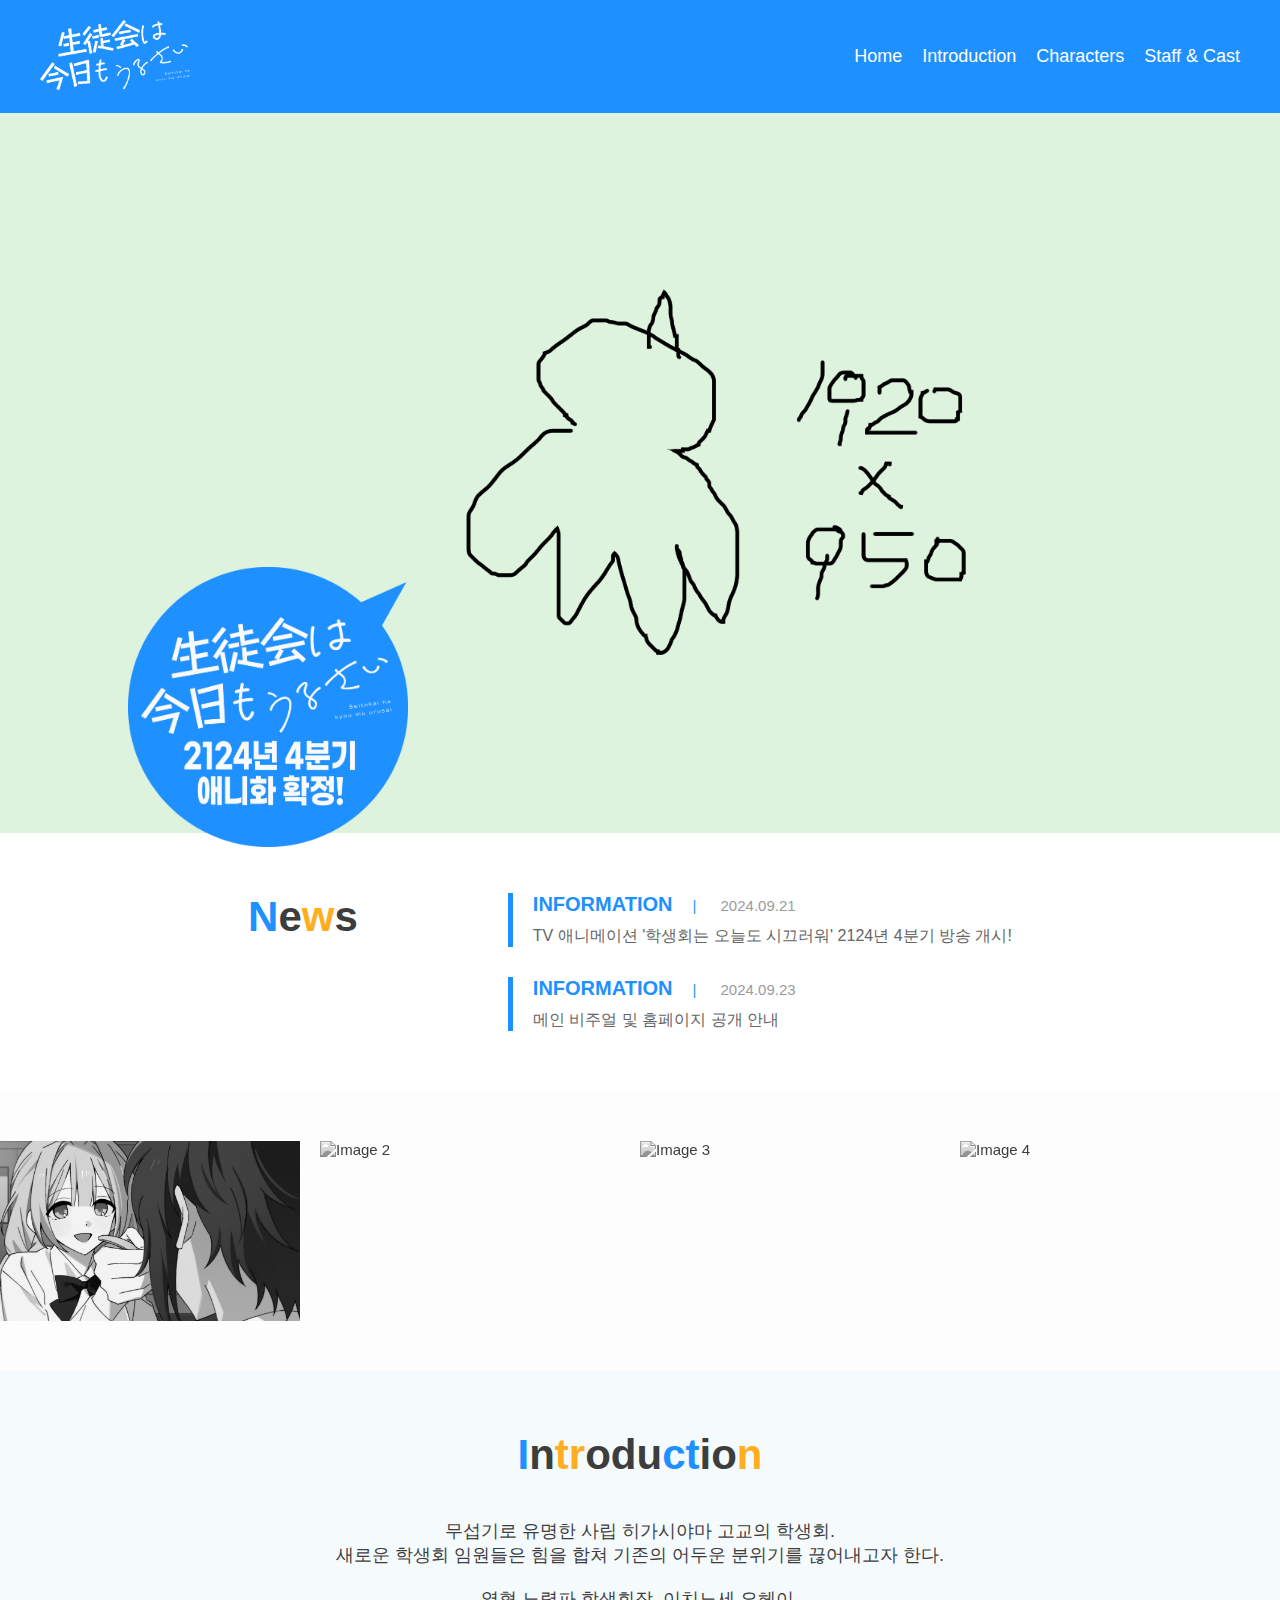
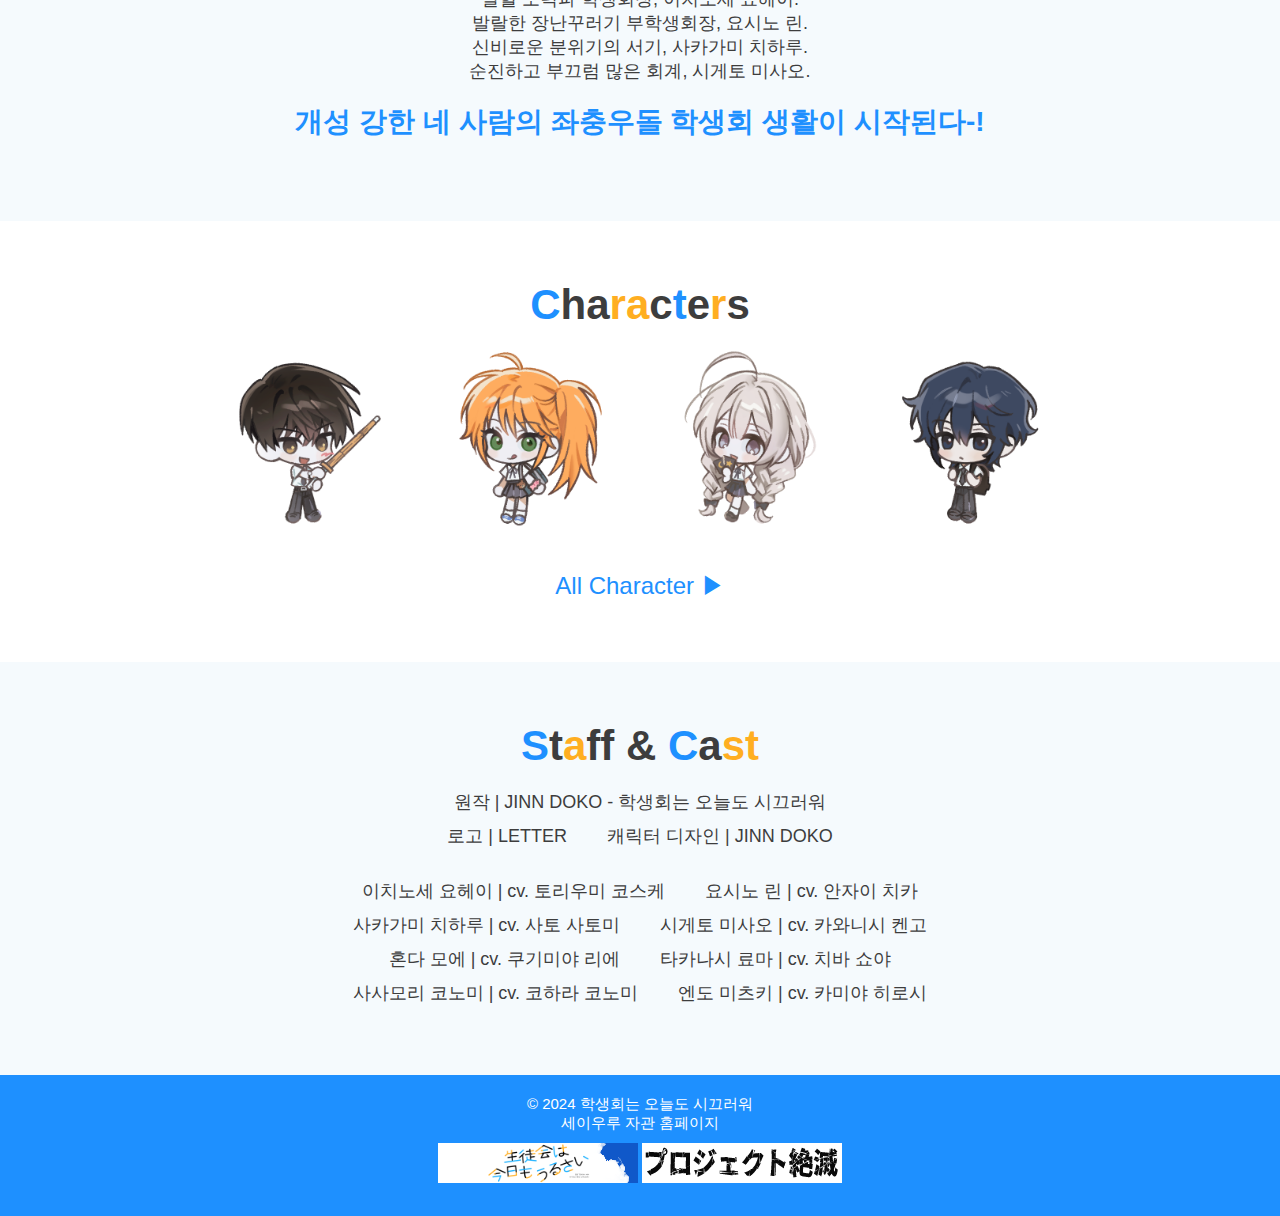
==== index.html @ 5936fa1c "/" ====
<!DOCTYPE html>
<html lang="ko">
<head>
  <meta charset="UTF-8">
  <meta name="viewport" content="width=device-width, initial-scale=1.0">
  <title>학생회는 오늘도 시끄러워</title>
  <script src="js/script.js"></script>
  <link rel="stylesheet" href="css/main.css">
  <link rel="stylesheet" href="https://cdnjs.cloudflare.com/ajax/libs/font-awesome/6.0.0-beta3/css/all.min.css">
</head>
<body>
  <!-- Header -->
  <header>
    <div class="logo">
        <a href="index.html"><img src="image/logo.png"></a>
    </div>
    <nav>
      <ul>
        <li><a href="#home">Home</a></li>
        <li><a href="#story">Introduction</a></li>
        <li><a href="#characters">Characters</a></li>
        <li><a href="#staff">Staff & Cast</a></li>
      </ul>
    </nav>
  </header>

  <!-- Main Visual -->
  <section id="home" class="main-visual">
    <img class="main-banner" src="image/headerbanner01.png">
  </section>

   <!-- 뉴스 섹션 -->
   <section id="news" class="news-section">
    <h2><span class="blue">N</span>e<span class="yellow">w</span>s</h2>
    <div class="news-container">
      <article class="news-item">
        <h3>INFORMATION</h3>|
        <span>2024.09.21</span>
        <p>TV 애니메이션 '학생회는 오늘도 시끄러워' 2124년 4분기 방송 개시!</p>
      </article>
      <article class="news-item">
        <h3>INFORMATION</h3>|
        <span>2024.09.23</span>
        <p>메인 비주얼 및 홈페이지 공개 안내</p>
      </article>
    </div>
  </section>

    <!-- 이미지 슬라이드 섹션 -->
    <section id="image-slider" class="image-slider">
        <div class="slider">
          <div class="slide-track">
            <!-- 임시 이미지 8개 -->
            <div class="slide"><img src="image/slide01.png" alt="Image 1"></div>
            <div class="slide"><img src="https://via.placeholder.com/300x150?text=300x180" alt="Image 2"></div>
            <div class="slide"><img src="https://via.placeholder.com/300x150?text=300x180" alt="Image 3"></div>
            <div class="slide"><img src="https://via.placeholder.com/300x150?text=300x180" alt="Image 4"></div>
            <div class="slide"><img src="https://via.placeholder.com/300x150?text=300x180" alt="Image 5"></div>
            <div class="slide"><img src="https://via.placeholder.com/300x150?text=300x180" alt="Image 6"></div>
            <div class="slide"><img src="https://via.placeholder.com/300x150?text=300x180" alt="Image 7"></div>
            <div class="slide"><img src="https://via.placeholder.com/300x150?text=300x180" alt="Image 8"></div>
    
            <!-- 반복되는 이미지 -->
            <div class="slide"><img src="image/slide01.png" alt="Image 1"></div>
            <div class="slide"><img src="https://via.placeholder.com/300x150?text=300x180" alt="Image 2"></div>
            <div class="slide"><img src="https://via.placeholder.com/300x150?text=300x180" alt="Image 3"></div>
            <div class="slide"><img src="https://via.placeholder.com/300x150?text=300x180" alt="Image 4"></div>
            <div class="slide"><img src="https://via.placeholder.com/300x150?text=300x180" alt="Image 5"></div>
            <div class="slide"><img src="https://via.placeholder.com/300x150?text=300x180" alt="Image 6"></div>
            <div class="slide"><img src="https://via.placeholder.com/300x150?text=300x180" alt="Image 7"></div>
            <div class="slide"><img src="https://via.placeholder.com/300x150?text=300x180" alt="Image 8"></div>

            <!-- 반복되는 이미지 -->
            <div class="slide"><img src="image/slide01.png" alt="Image 1"></div>
            <div class="slide"><img src="https://via.placeholder.com/300x150?text=300x180" alt="Image 2"></div>
            <div class="slide"><img src="https://via.placeholder.com/300x150?text=300x180" alt="Image 3"></div>
            <div class="slide"><img src="https://via.placeholder.com/300x150?text=300x180" alt="Image 4"></div>
            <div class="slide"><img src="https://via.placeholder.com/300x150?text=300x180" alt="Image 5"></div>
            <div class="slide"><img src="https://via.placeholder.com/300x150?text=300x180" alt="Image 6"></div>
            <div class="slide"><img src="https://via.placeholder.com/300x150?text=300x180" alt="Image 7"></div>
            <div class="slide"><img src="https://via.placeholder.com/300x150?text=300x180" alt="Image 8"></div>
          </div>
        </div>
      </section>

  <!-- Story Section -->
  <section id="story" class="section story">
    <h2><span class="blue">I</span>n<span class="yellow">tr</span>odu<span class="blue">ct</span>io<span class="yellow">n</span></h2>
    <p class="story-p">무섭기로 유명한 사립 히가시야마 고교의 학생회.<br>
        새로운 학생회 임원들은 힘을 합쳐 기존의 어두운 분위기를 끊어내고자 한다.
    </p>
    <p class="story-p">
        열혈 노력파 학생회장, 이치노세 요헤이.<br>
        발랄한 장난꾸러기 부학생회장, 요시노 린.<br>
        신비로운 분위기의 서기, 사카가미 치하루.<br>
        순진하고 부끄럼 많은 회계, 시게토 미사오.
    </p>
    <p class="story-p-last">
        개성 강한 네 사람의 좌충우돌 학생회 생활이 시작된다-!
  </section>

  <!-- Characters Section -->
  <section id="characters" class="section characters">
    <h2><span class="blue">C</span>ha<span class="yellow">ra</span>c<span class="blue">t</span>e<span class="yellow">r</span>s</h2>
    <div class="character-grid">
        <div class="character">
            <img src="image/yohei.png" alt="이치노세 요헤이">
        </div>
        <div class="character">
            <img src="image/yoshino.png" alt="요시노 린">
        </div>
        <div class="character">
            <img src="image/chiharu.png" alt="사카가미 치하루">
        </div>
        <div class="character">
            <img src="image/shigeto.png" alt="시게토 미사오">
        </div>
    </div>
    <a class="btn" href="character.html">All Character &#9654;</a>
  </section>

  <!-- Staff & Cast Section -->
  <section id="staff" class="section staff">
    <h2><span class="blue">S</span>t<span class="yellow">a</span>ff & <span class="blue">C</span>a<span class="yellow">st</span></h2>
    <ul>
      <li>원작 | JINN DOKO - 학생회는 오늘도 시끄러워</li>
      <li>로고 | LETTER&nbsp;&nbsp;&nbsp;&nbsp;&nbsp;&nbsp;&nbsp;&nbsp;캐릭터 디자인 | JINN DOKO</li><br>
      <li class="cv">
        <ul>
          <li>이치노세 요헤이 | cv. 토리우미 코스케&nbsp;&nbsp;&nbsp;&nbsp;&nbsp;&nbsp;&nbsp;&nbsp;요시노 린 | cv. 안자이 치카</li>
          <li>사카가미 치하루 | cv. 사토 사토미&nbsp;&nbsp;&nbsp;&nbsp;&nbsp;&nbsp;&nbsp;&nbsp;시게토 미사오 | cv. 카와니시 켄고</li>
          <li>혼다 모에 | cv. 쿠기미야 리에&nbsp;&nbsp;&nbsp;&nbsp;&nbsp;&nbsp;&nbsp;&nbsp;타카나시 료마 | cv. 치바 쇼야</li>
          <li>사사모리 코노미 | cv. 코하라 코노미&nbsp;&nbsp;&nbsp;&nbsp;&nbsp;&nbsp;&nbsp;&nbsp;엔도 미츠키 | cv. 카미야 히로시</li>
        </ul>
      </li>
    </ul>
  </section>

  <!-- Footer -->
  <footer>
    <p>&copy; 2024 학생회는 오늘도 시끄러워</p>
    <p>세이우루 자관 홈페이지</p>
    <div class="social-links">
      <span class="banner"><a href="index.html"><img src="image/banner02.png"></a></span>
      <span class="banner"><a href="https://clipsworld.ivyro.net/" target="_blank"><img src="image/banner.png"></a></span>
    </div>
  </footer>
</body>
</html>
---- css/main.css ----
@import url(default.css);
.header{
    position: relative;
    height:138px;
    z-index:100;
}
  
  /* 헤더 */
  header {
    background-color: #1E90FF; /* 푸른색 헤더 */
    color: white;
    padding: 20px;
    display: flex;
    justify-content: space-between;
    align-items: center;
  }
  
  .logo img {
   width: 150px;
   margin-left: 20px;
  }
 
  nav ul {
    list-style: none;
    display: flex;
    align-items: center;
  }
  
  nav ul li {
    margin-right: 20px;
  }
  
  nav ul li a {
    color: white;
    text-decoration: none;
    font-size: 18px;
  }
  
  nav ul li a:hover {
    color: #FFAE21;
  }
  
  /* 메인 비주얼 */
  .main-visual {
        background-image: url('../image/titleback.png'); /* 메인 비주얼 이미지 */
        background-size: cover;
        background-position: center;
        height: 80vh;
        display: flex;
        justify-content: center;
        align-items: center;
        text-align: center;
    }

    img.main-banner{
        position: absolute;
        top: 63%;
        left: 10%;
        width: 280px;
        transition: all 0.3s ease;
    }

     img.main-banner:hover{
        transform: rotate(8deg);
        transition: all 0.3s ease;
     }

  /* 뉴스 섹션 */
.news-section {
    display: flex;
    flex-wrap: nowrap;
    justify-content: center;
    padding: 60px 20px 40px 20px;
    background-color: white;
    text-align: center;
  }
  
  .news-section h2 {
    font-size: 42px;
    margin-right: 150px;
    margin-bottom: 30px;
  }
  
  .news-container {
    display: flex;
    flex-wrap: wrap;
    justify-content: center;
    gap: 10px;
    flex-direction: column;
  }
  
  .news-item {
    color: #1E90FF;
    padding: 0 20px;
    margin: 0 0 20px 0;
    width: 100%;
    text-align: left;
    border-left: 5px solid #1E90FF;
  }
  
  .news-item h3 {
    display: inline-block;
    font-size: 20px;
    margin-right: 20px;
    margin-bottom: 10px;
  }

  .news-item span{
    color: #9c9c9c;
    display: inline-block;
    margin-left: 20px;
  }
  
  .news-item p {
    font-size: 16px;
    color: #666;
  }

  .news-item:hover p {
    color: #FFAE21;
  }
  
  /* 스토리 섹션 */
  .section.story {
    background-image: url(../image/back2.png);
    background-repeat : no-repeat;
    background-size : cover;
    background-attachment: fixed;
    padding: 60px 20px;
    text-align: center;
    background-color: #f5fafd;
  }
  
  .section.story h2 {
    font-size: 42px;
    margin-bottom: 20px;
  }

  .section.story .story-voice{
    font-size: 32px;
    font-weight: 700;
    color: #1E90FF;
  }
  
  .section.story p {
    font-size: 18px;
    max-width: 800px;
    margin: 0 auto;
  }

  .section p.story-p {
    padding: 20px 0 0 0;
  }

  .section p.story-p-last {
    font-size: 28px;
    font-weight: 700;
    color: #1E90FF;
    padding: 20px 0;
  }
  
  /* 캐릭터 섹션 */
  .section.characters {
    padding: 60px 20px;
    text-align: center;
    background-color: #ffffff;
  }
  
  .section.characters h2 {
    font-size: 42px;
    margin-bottom: 20px;
  }
  
  .character-grid {
    display: flex;
    justify-content: center;
    flex-wrap: wrap;
  }
  
  .character {
    width: 220px;
    text-align: center;
    margin-bottom: 30px;
  }

  .character:hover {
    color: #1E90FF;
  }
  
  .character img {
    width: 150px;
    height: auto;
    object-fit: cover;
    border-radius: 10px;
    margin-bottom: 10px;
  }

  .character h3 {
    font-size: 20px;
    margin-bottom: 5px;
  }

  .characters .btn {
    padding: 10px 20px;
    color: #1E90FF;
    font-size: 18pt;
    text-decoration: none;
    margin-top: 10px;
  }
  
/* 이미지 슬라이드 */
#image-slider{
  background-color: #fdfdfd;
}

.image-slider {
    width: 100%;
    overflow: hidden;
    padding: 50px 0;
  }
  
  .slider {
    width: calc(300px * 8); /* 16개의 이미지가 한 트랙에서 반복됨 */
    display: flex;
    justify-content: space-between;
  }
  
  .slide-track {
    display: flex;
    animation: scroll 30s linear infinite;
  }
  
  .slide {
    width: 300px;
    height: 180px;
    margin-right: 20px;
  }
  
  .slide img {
    width: 100%;
    height: 100%;
    object-fit: cover;
    filter: grayscale(1);
    transition: filter 0.3s ease;
  }

  .slide img:hover {
    width: 100%;
    height: 100%;
    object-fit: cover;
    filter: grayscale(0);
    transition: filter 0.3s ease;
  }
  
  @keyframes scroll {
    0% {
      transform: translateX(0);
    }
    100% {
      transform: translateX(calc(-320px * 8)); /* 8개의 이미지가 지나갈 때까지 스크롤 */
    }
  }
  
  
  /* 스태프 & 캐스트 섹션 */
  .section.staff {
    background-image: url(../image/back.png);
    background-repeat : no-repeat;
    background-size : cover;
    background-attachment: fixed;
    padding: 60px 20px;
    background-color: #f5fafd;
    text-align: center;
  }
  
  .section.staff h2 {
    font-size: 42px;
    margin-bottom: 20px;
  }
  
  .section.staff ul {
    list-style: none;
    font-size: 18px;
  }
  
  .section.staff ul li {
    margin-bottom: 10px;
  }
  
  /* 푸터 */
  footer {
    background-color: #1E90FF;
    color: white;
    text-align: center;
    padding: 20px;
  }
  
  .social-links {
    margin: 10px;
  }
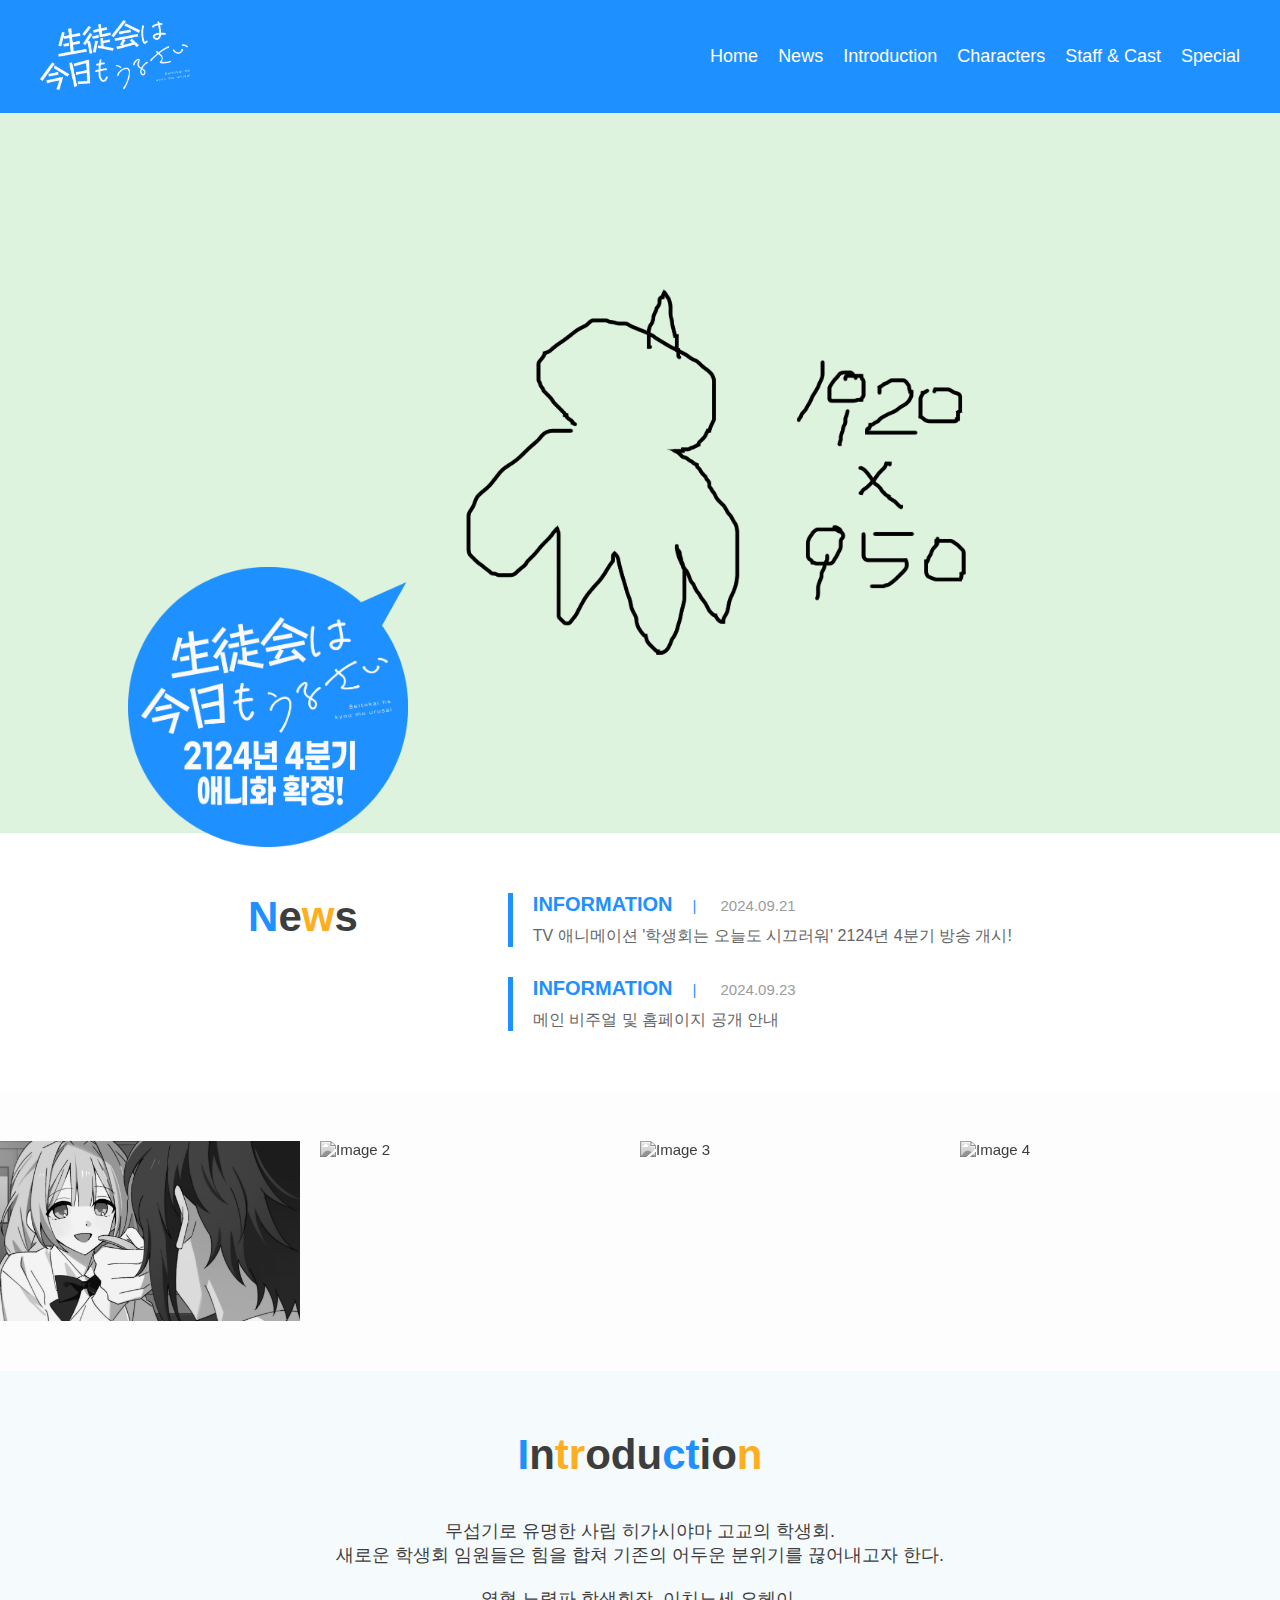
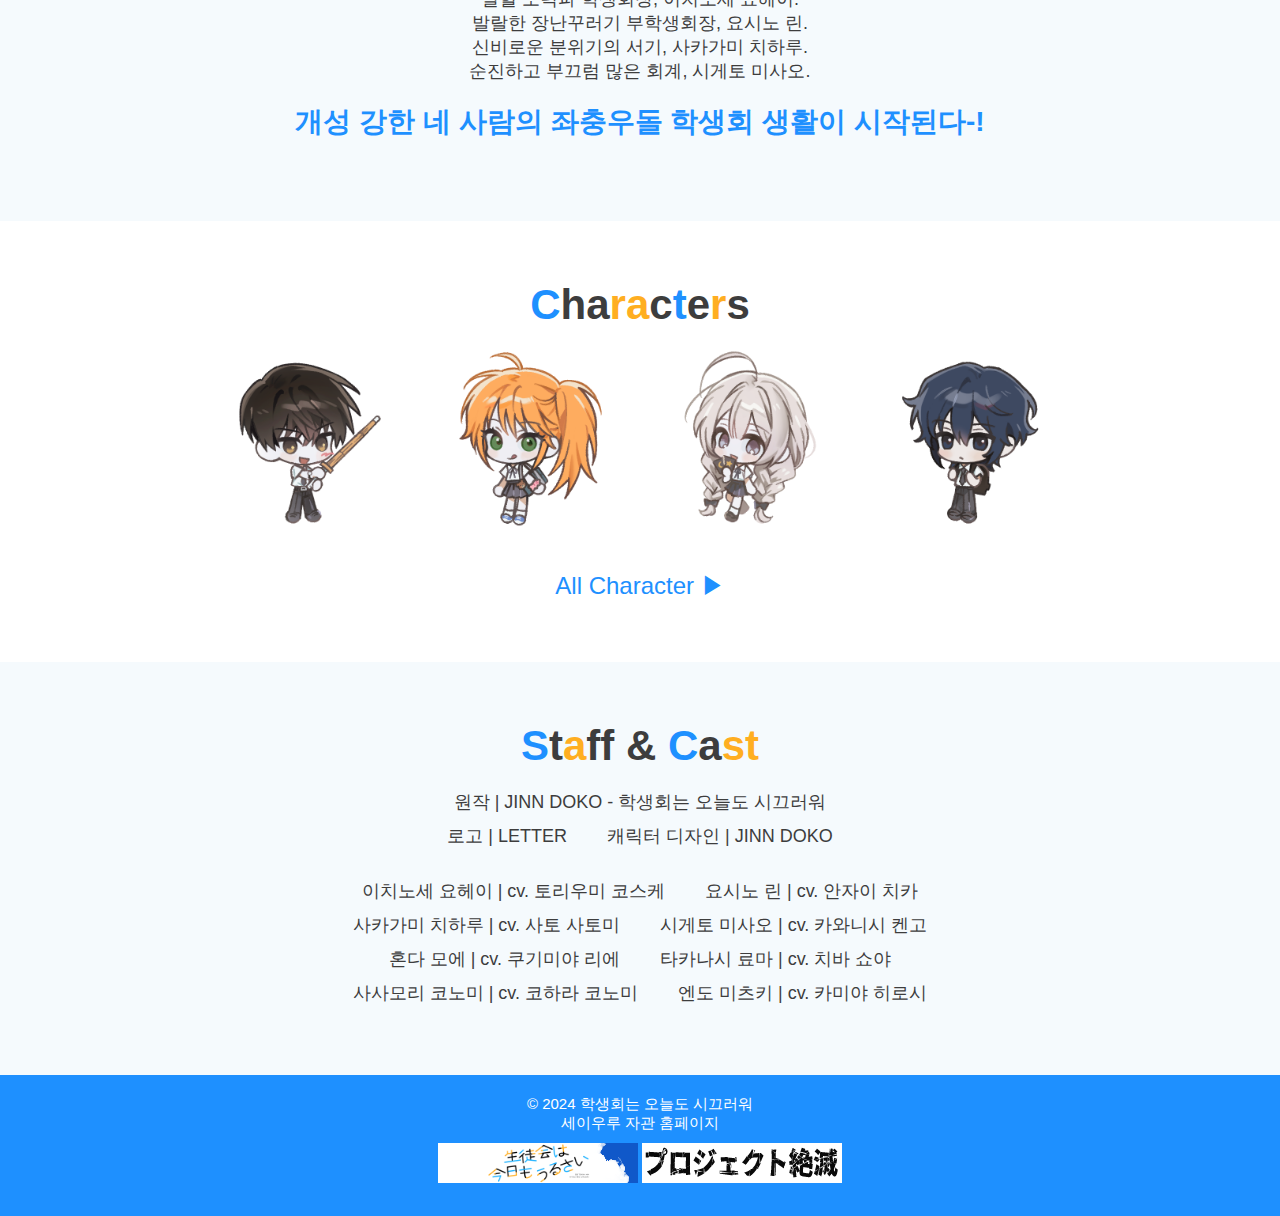
==== commit b90de6da: "/" ====
--- a/index.html
+++ b/index.html
@@ -17,9 +17,11 @@
     <nav>
       <ul>
         <li><a href="#home">Home</a></li>
+        <li><a href="#news">News</a></li>
         <li><a href="#story">Introduction</a></li>
         <li><a href="#characters">Characters</a></li>
         <li><a href="#staff">Staff & Cast</a></li>
+        <li><a href="#staff">Special</a></li>
       </ul>
     </nav>
   </header>
--- a/css/main.css
+++ b/css/main.css
@@ -181,10 +181,11 @@
     width: 220px;
     text-align: center;
     margin-bottom: 30px;
+    transition: transform 0.3s ease;
   }
 
   .character:hover {
-    color: #1E90FF;
+    transform: translateY(-10px);
   }
   
   .character img {
@@ -207,6 +208,10 @@
     text-decoration: none;
     margin-top: 10px;
   }
+
+  .characters .btn:hover {
+    color: #FFAE21;
+  }
   
 /* 이미지 슬라이드 */
 #image-slider{
@@ -220,7 +225,7 @@
   }
   
   .slider {
-    width: calc(300px * 8); /* 16개의 이미지가 한 트랙에서 반복됨 */
+    width: calc(300px * 8);
     display: flex;
     justify-content: space-between;
   }
@@ -257,7 +262,7 @@
       transform: translateX(0);
     }
     100% {
-      transform: translateX(calc(-320px * 8)); /* 8개의 이미지가 지나갈 때까지 스크롤 */
+      transform: translateX(calc(-320px * 8)); /*스크롤 */
     }
   }
   
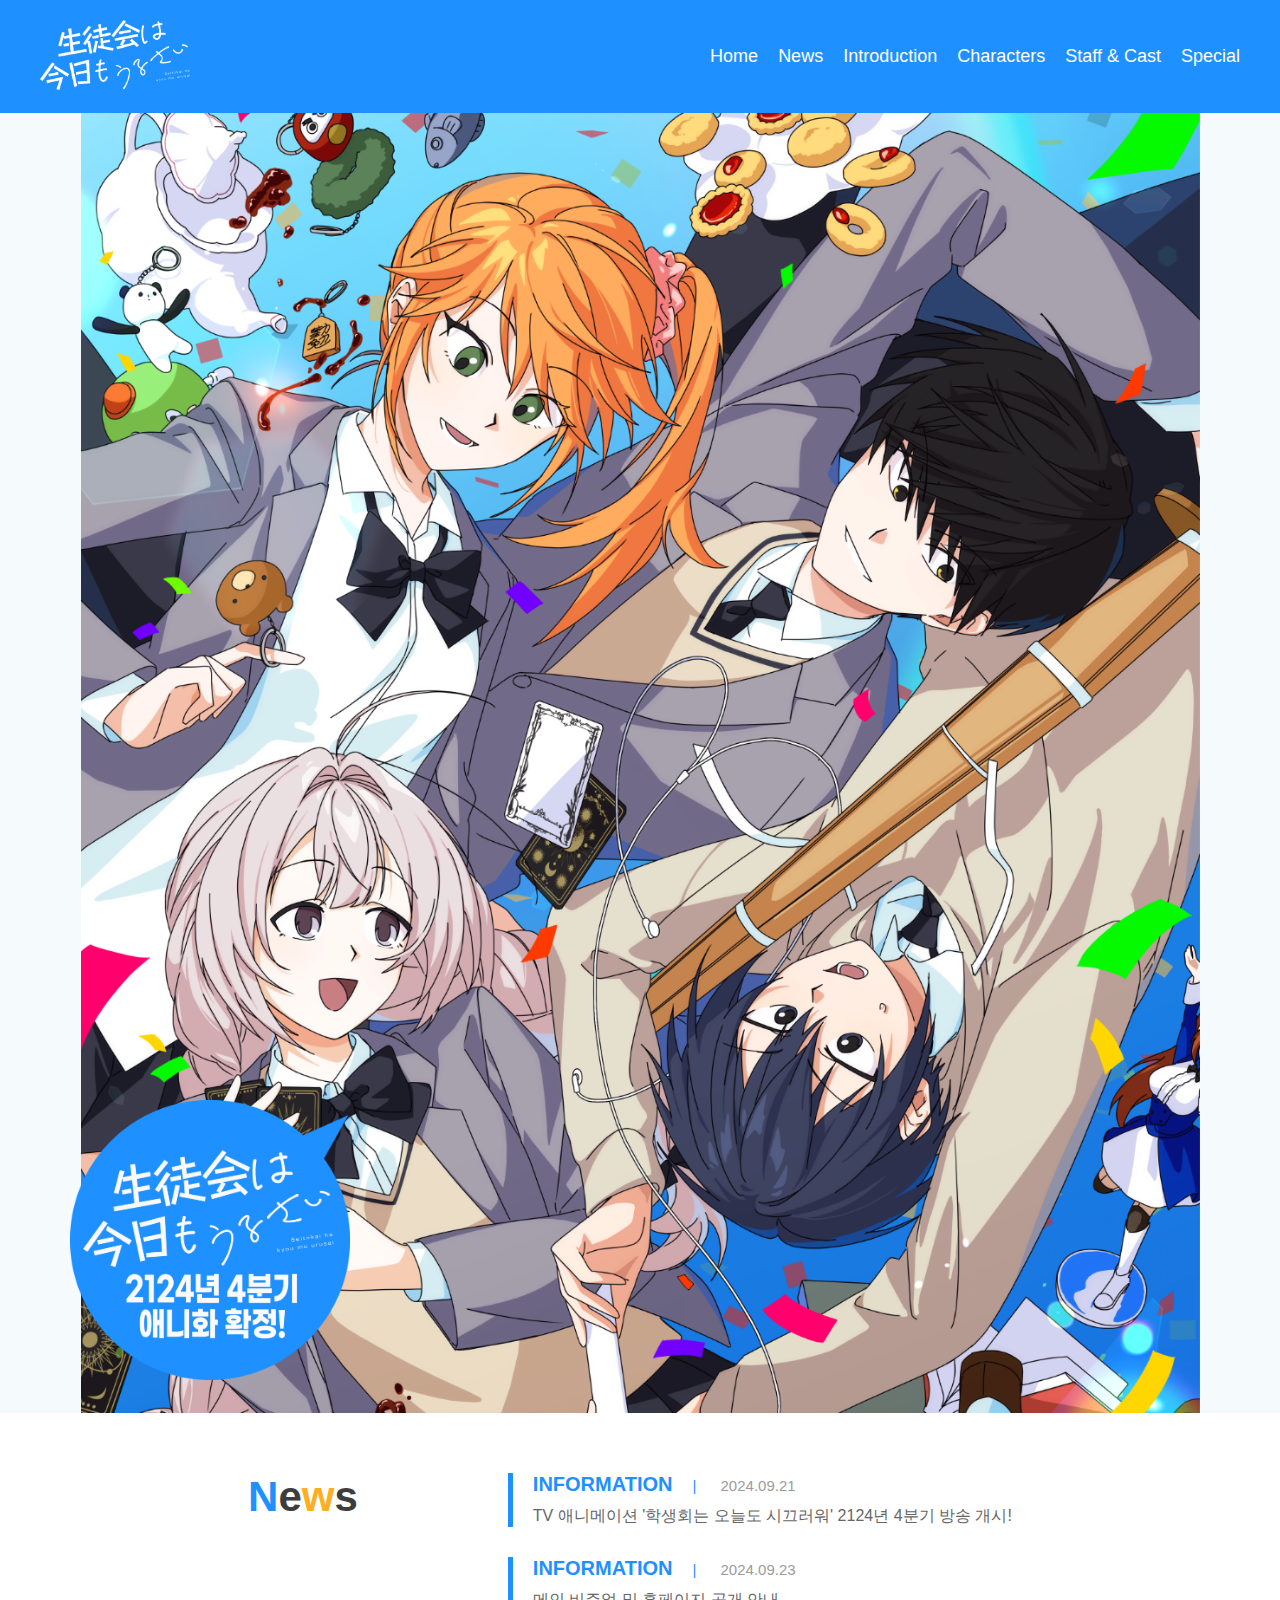
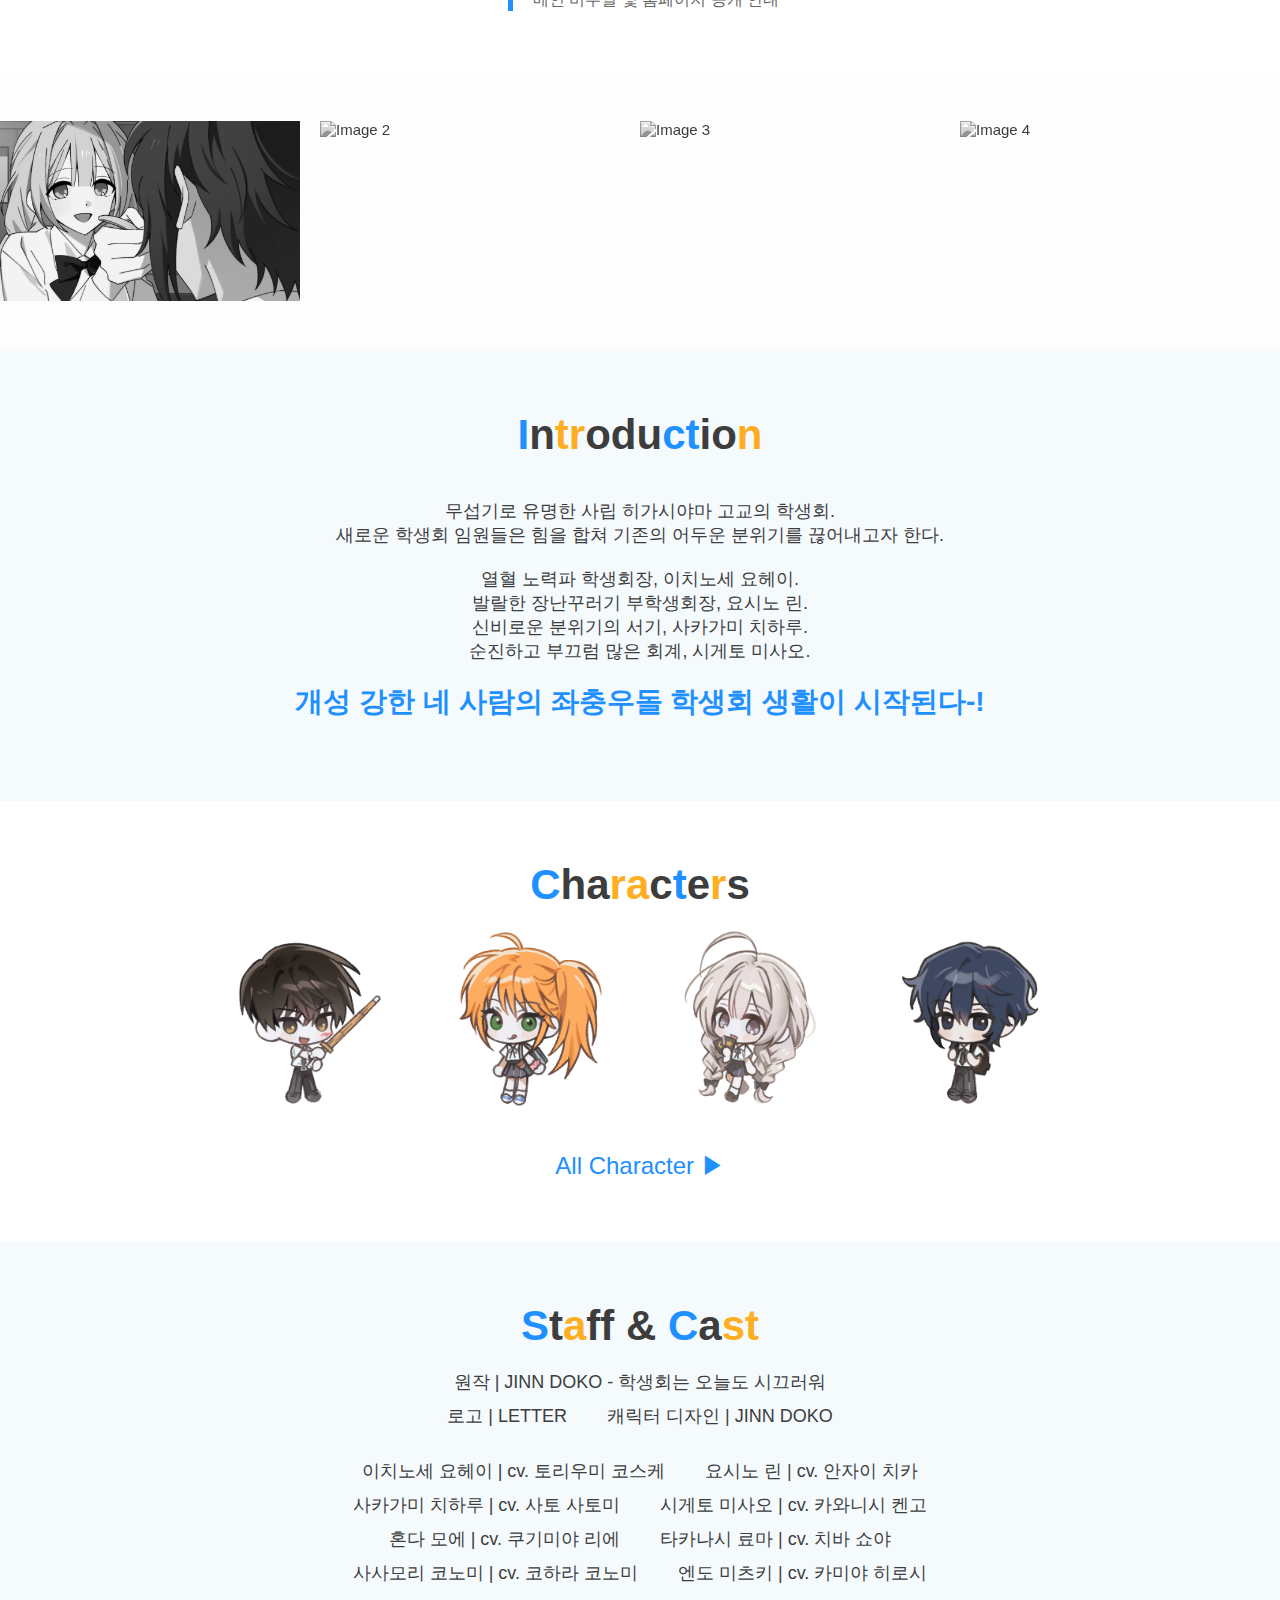
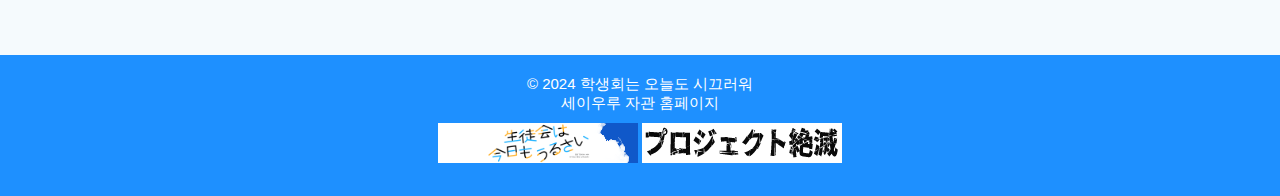
==== commit 6ea9a42a: "/" ====
--- a/index.html
+++ b/index.html
@@ -21,13 +21,14 @@
         <li><a href="#story">Introduction</a></li>
         <li><a href="#characters">Characters</a></li>
         <li><a href="#staff">Staff & Cast</a></li>
-        <li><a href="#staff">Special</a></li>
+        <li><a href="special.html">Special</a></li>
       </ul>
     </nav>
   </header>
 
   <!-- Main Visual -->
   <section id="home" class="main-visual">
+    <img class="main-visual-img" src="image/titleback.png" style="height: 100%;">
     <img class="main-banner" src="image/headerbanner01.png">
   </section>
 
--- a/css/main.css
+++ b/css/main.css
@@ -42,20 +42,18 @@
   
   /* 메인 비주얼 */
   .main-visual {
-        background-image: url('../image/titleback.png'); /* 메인 비주얼 이미지 */
-        background-size: cover;
-        background-position: center;
-        height: 80vh;
-        display: flex;
-        justify-content: center;
-        align-items: center;
-        text-align: center;
-    }
+    background-color: #f5fafd;
+    height: 1300px;
+    display: flex;
+    justify-content: center;
+    align-items: center;
+    text-align: center;
+  }
 
     img.main-banner{
         position: absolute;
-        top: 63%;
-        left: 10%;
+        top: 1100px;
+        left: 70px;
         width: 280px;
         transition: all 0.3s ease;
     }
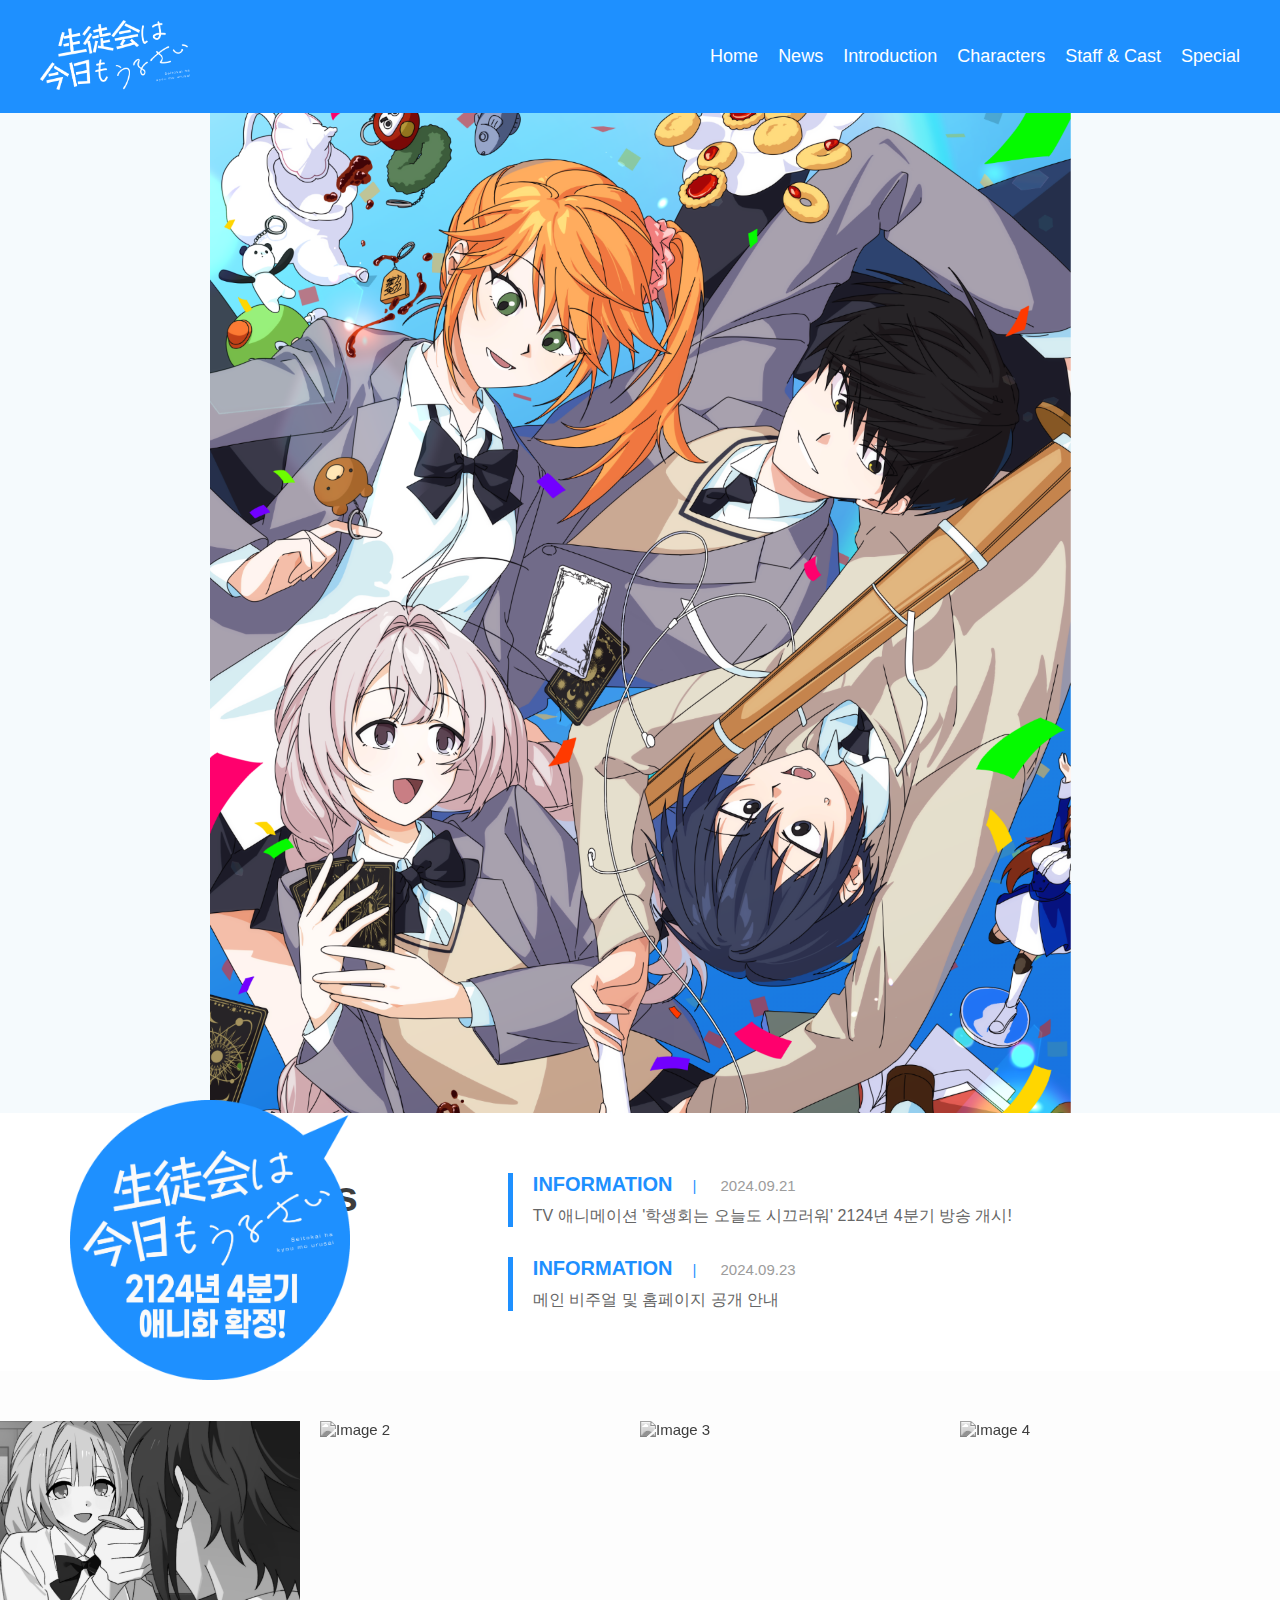
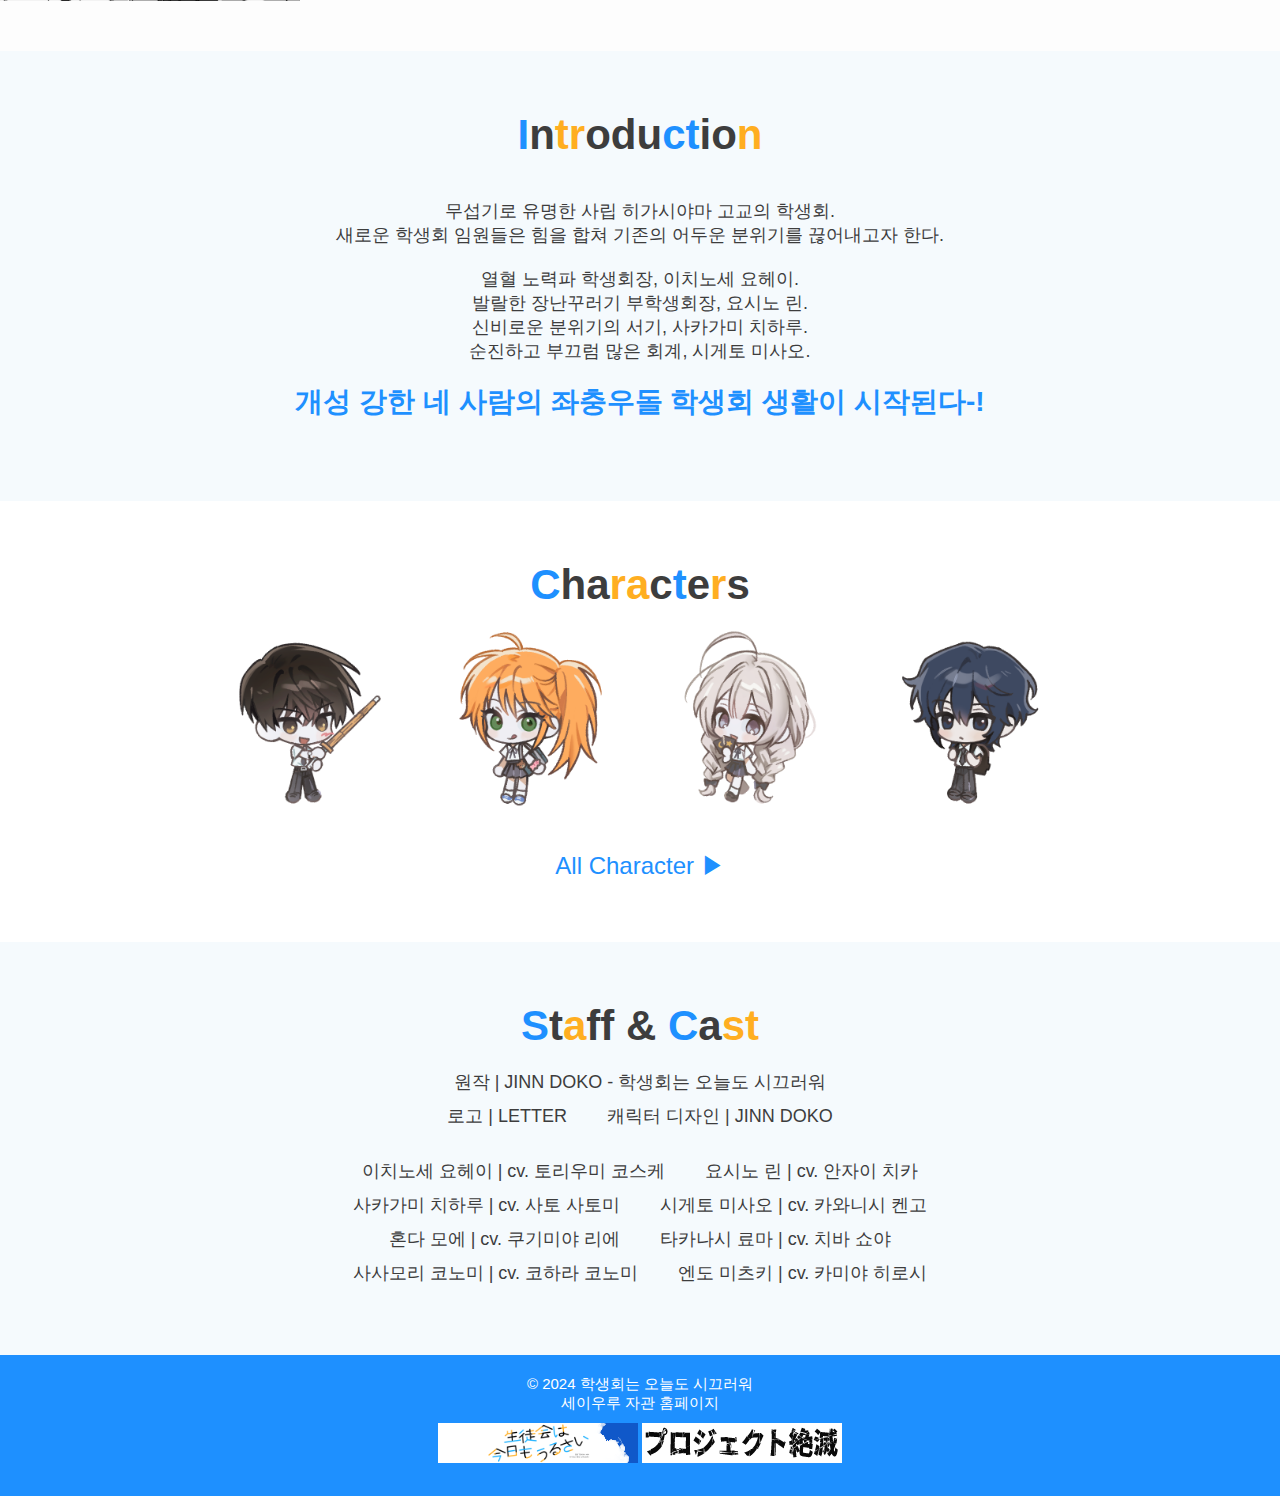
==== commit a3abe279: "/" ====
--- a/index.html
+++ b/index.html
@@ -28,7 +28,7 @@
 
   <!-- Main Visual -->
   <section id="home" class="main-visual">
-    <img class="main-visual-img" src="image/titleback.png" style="height: 100%;">
+    <img class="main-visual-img" src="image/titleback.png" style="width: 100%;">
     <img class="main-banner" src="image/headerbanner01.png">
   </section>
 
--- a/css/main.css
+++ b/css/main.css
@@ -43,7 +43,6 @@
   /* 메인 비주얼 */
   .main-visual {
     background-color: #f5fafd;
-    height: 1300px;
     display: flex;
     justify-content: center;
     align-items: center;
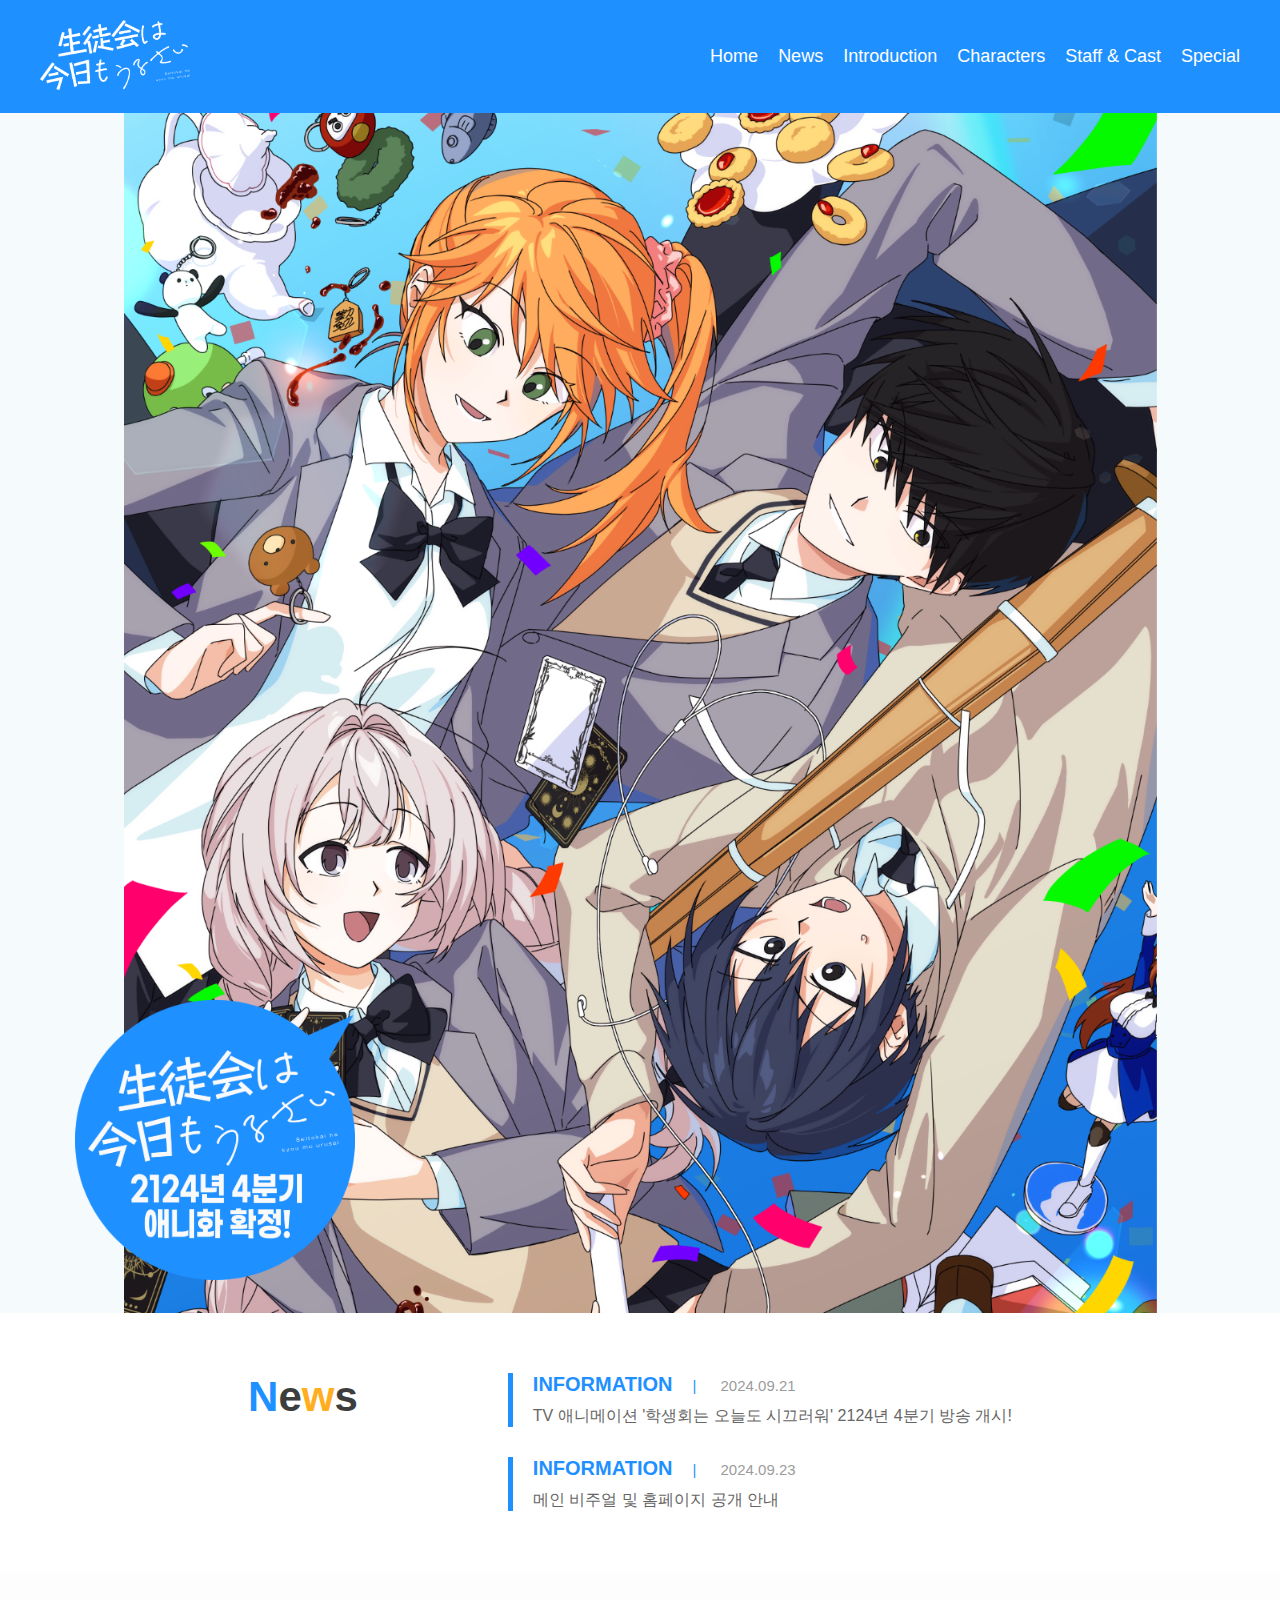
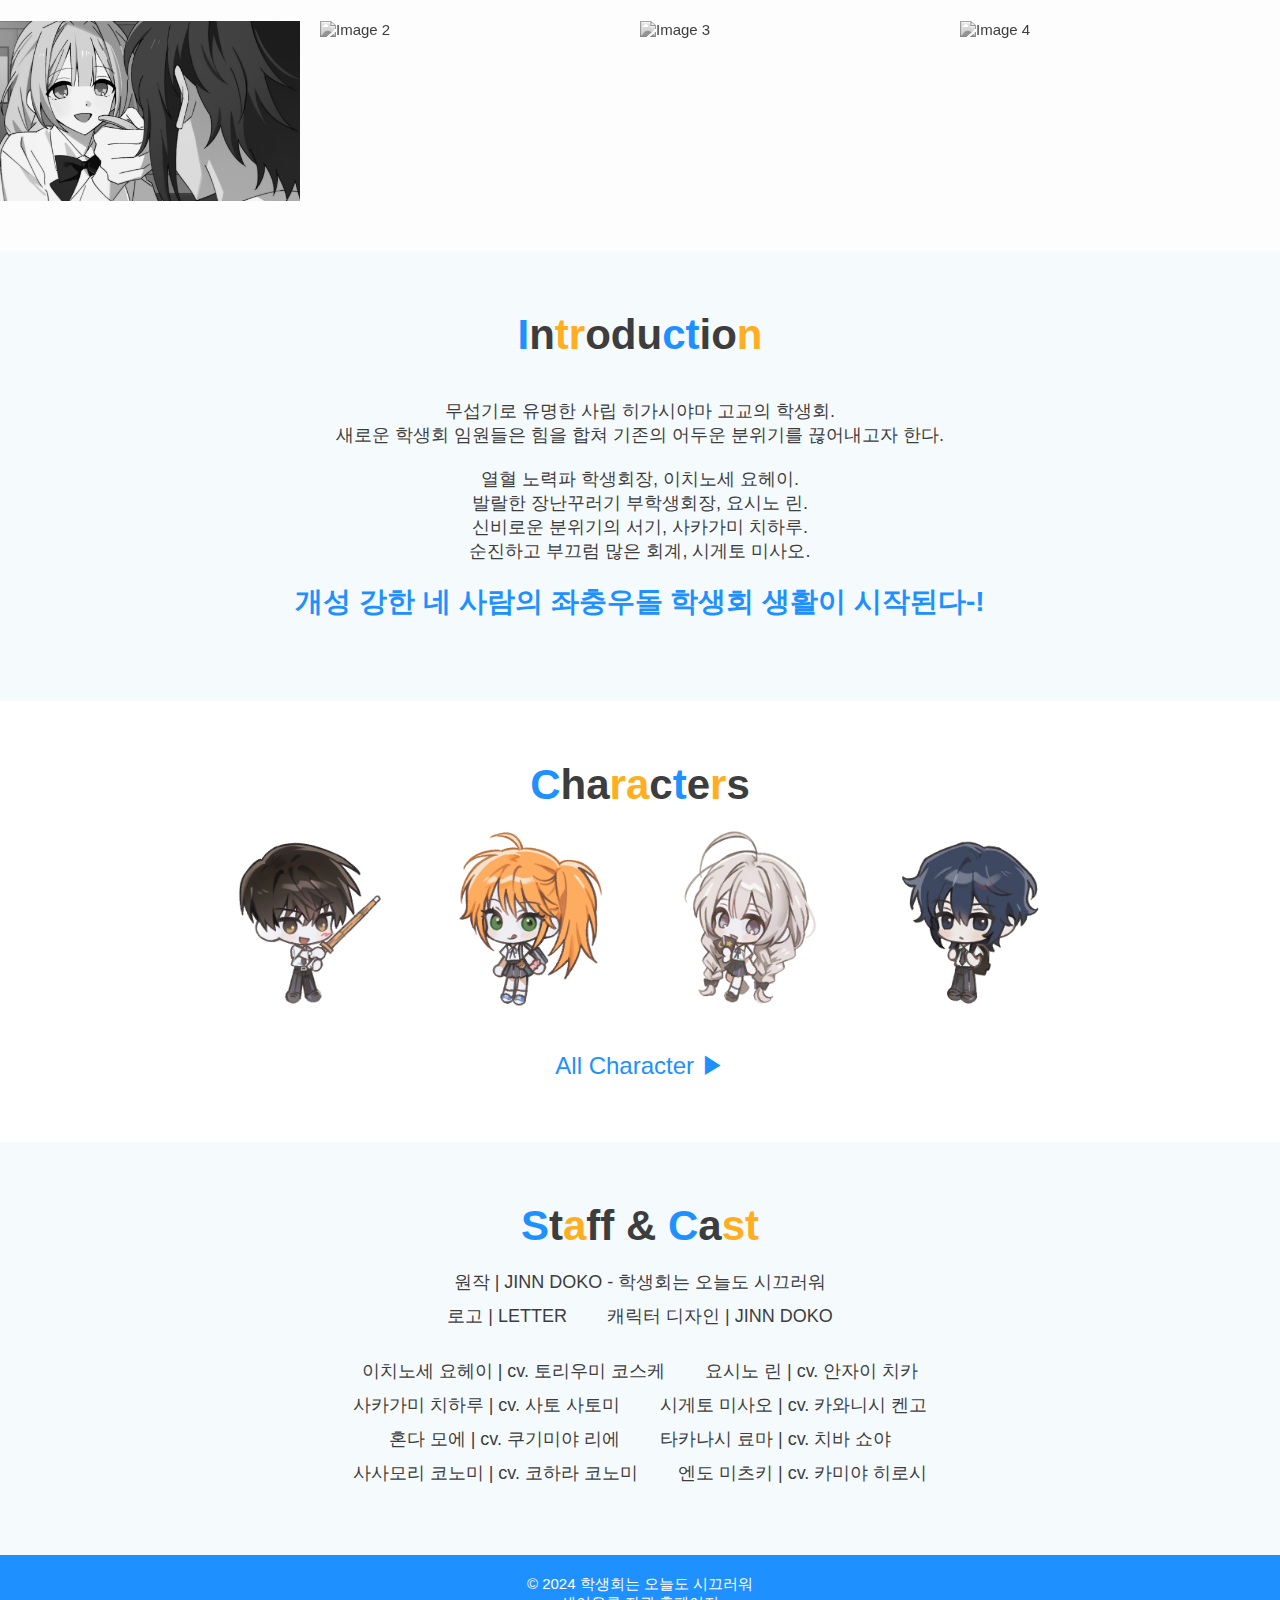
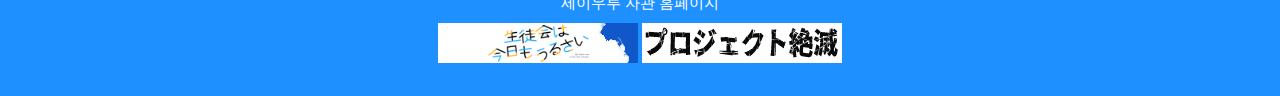
==== commit d6b6103e: "/" ====
--- a/index.html
+++ b/index.html
@@ -28,7 +28,7 @@
 
   <!-- Main Visual -->
   <section id="home" class="main-visual">
-    <img class="main-visual-img" src="image/titleback.png" style="width: 100%;">
+    <img class="main-visual-img" src="image/titleback.png" style="height: 100%;">
     <img class="main-banner" src="image/headerbanner01.png">
   </section>
 
--- a/css/main.css
+++ b/css/main.css
@@ -43,6 +43,7 @@
   /* 메인 비주얼 */
   .main-visual {
     background-color: #f5fafd;
+    height: 1200px;
     display: flex;
     justify-content: center;
     align-items: center;
@@ -51,8 +52,8 @@
 
     img.main-banner{
         position: absolute;
-        top: 1100px;
-        left: 70px;
+        top: 1000px;
+        left: 75px;
         width: 280px;
         transition: all 0.3s ease;
     }
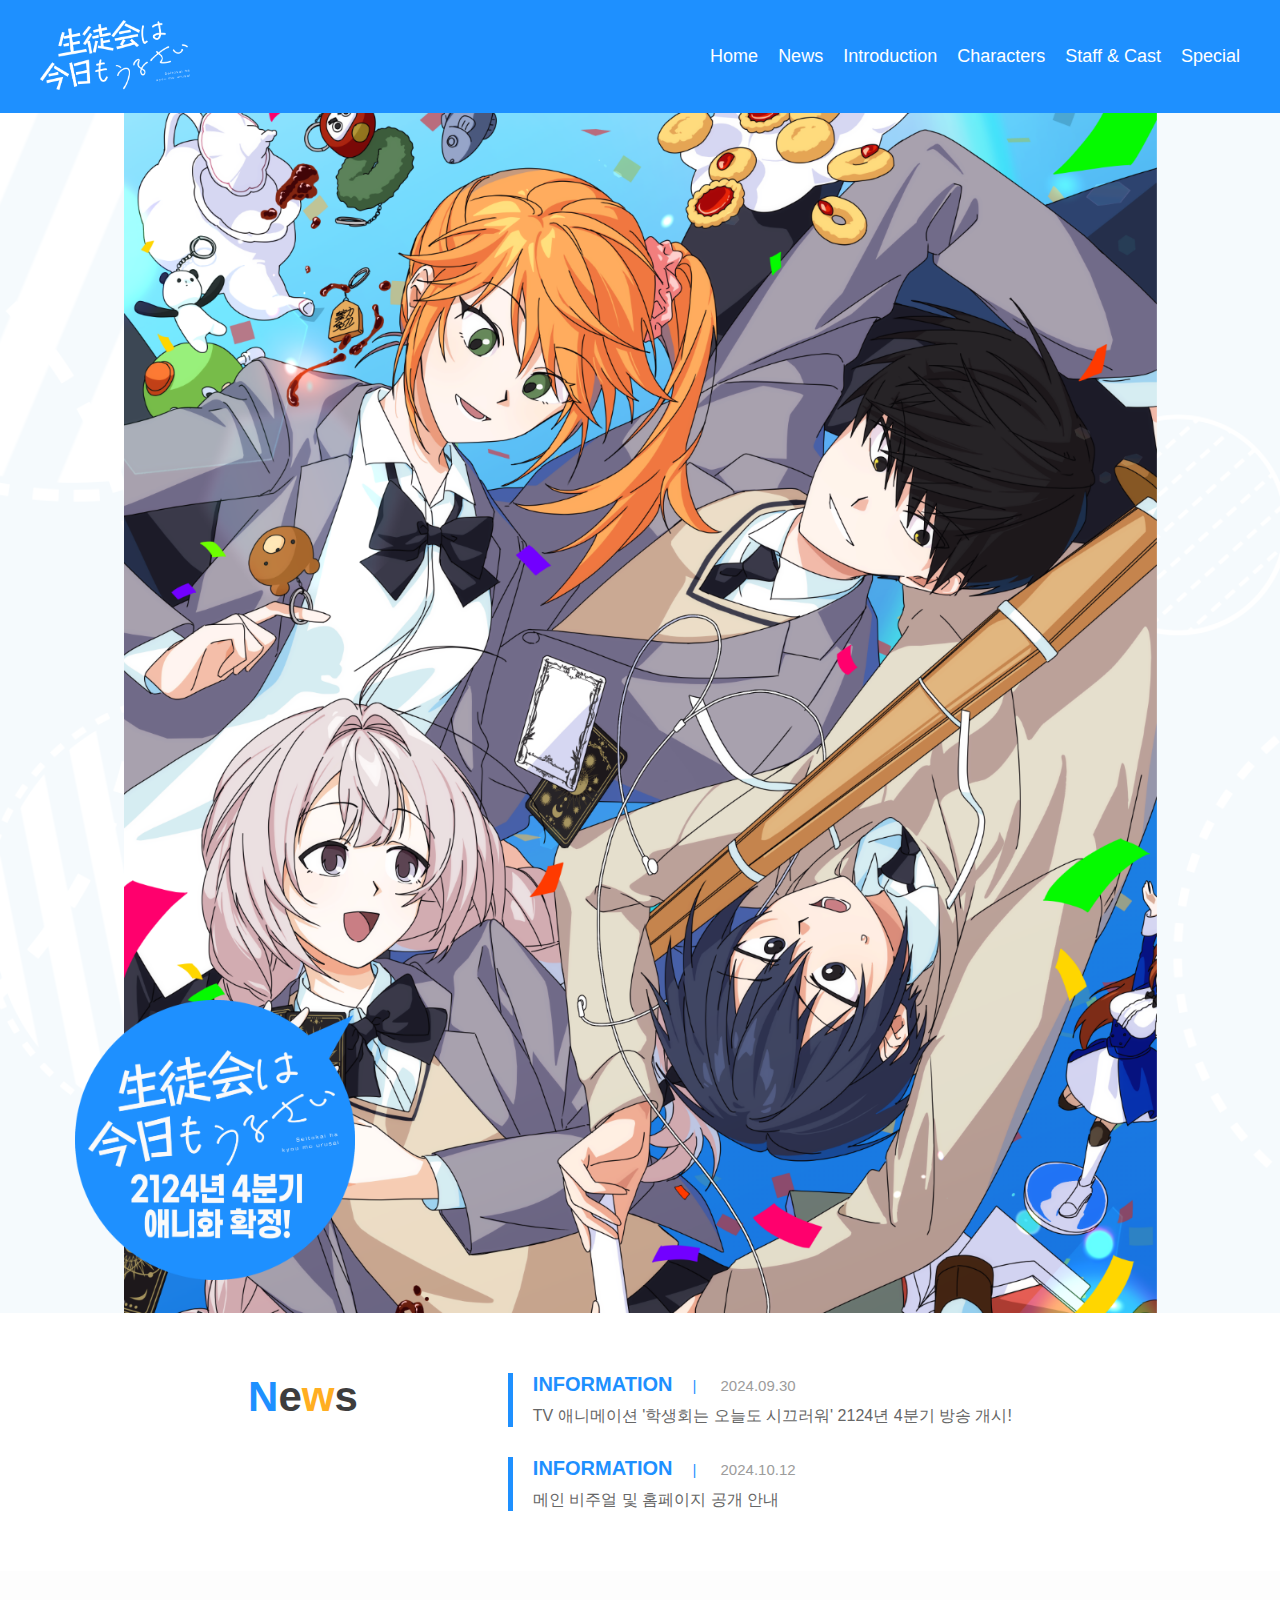
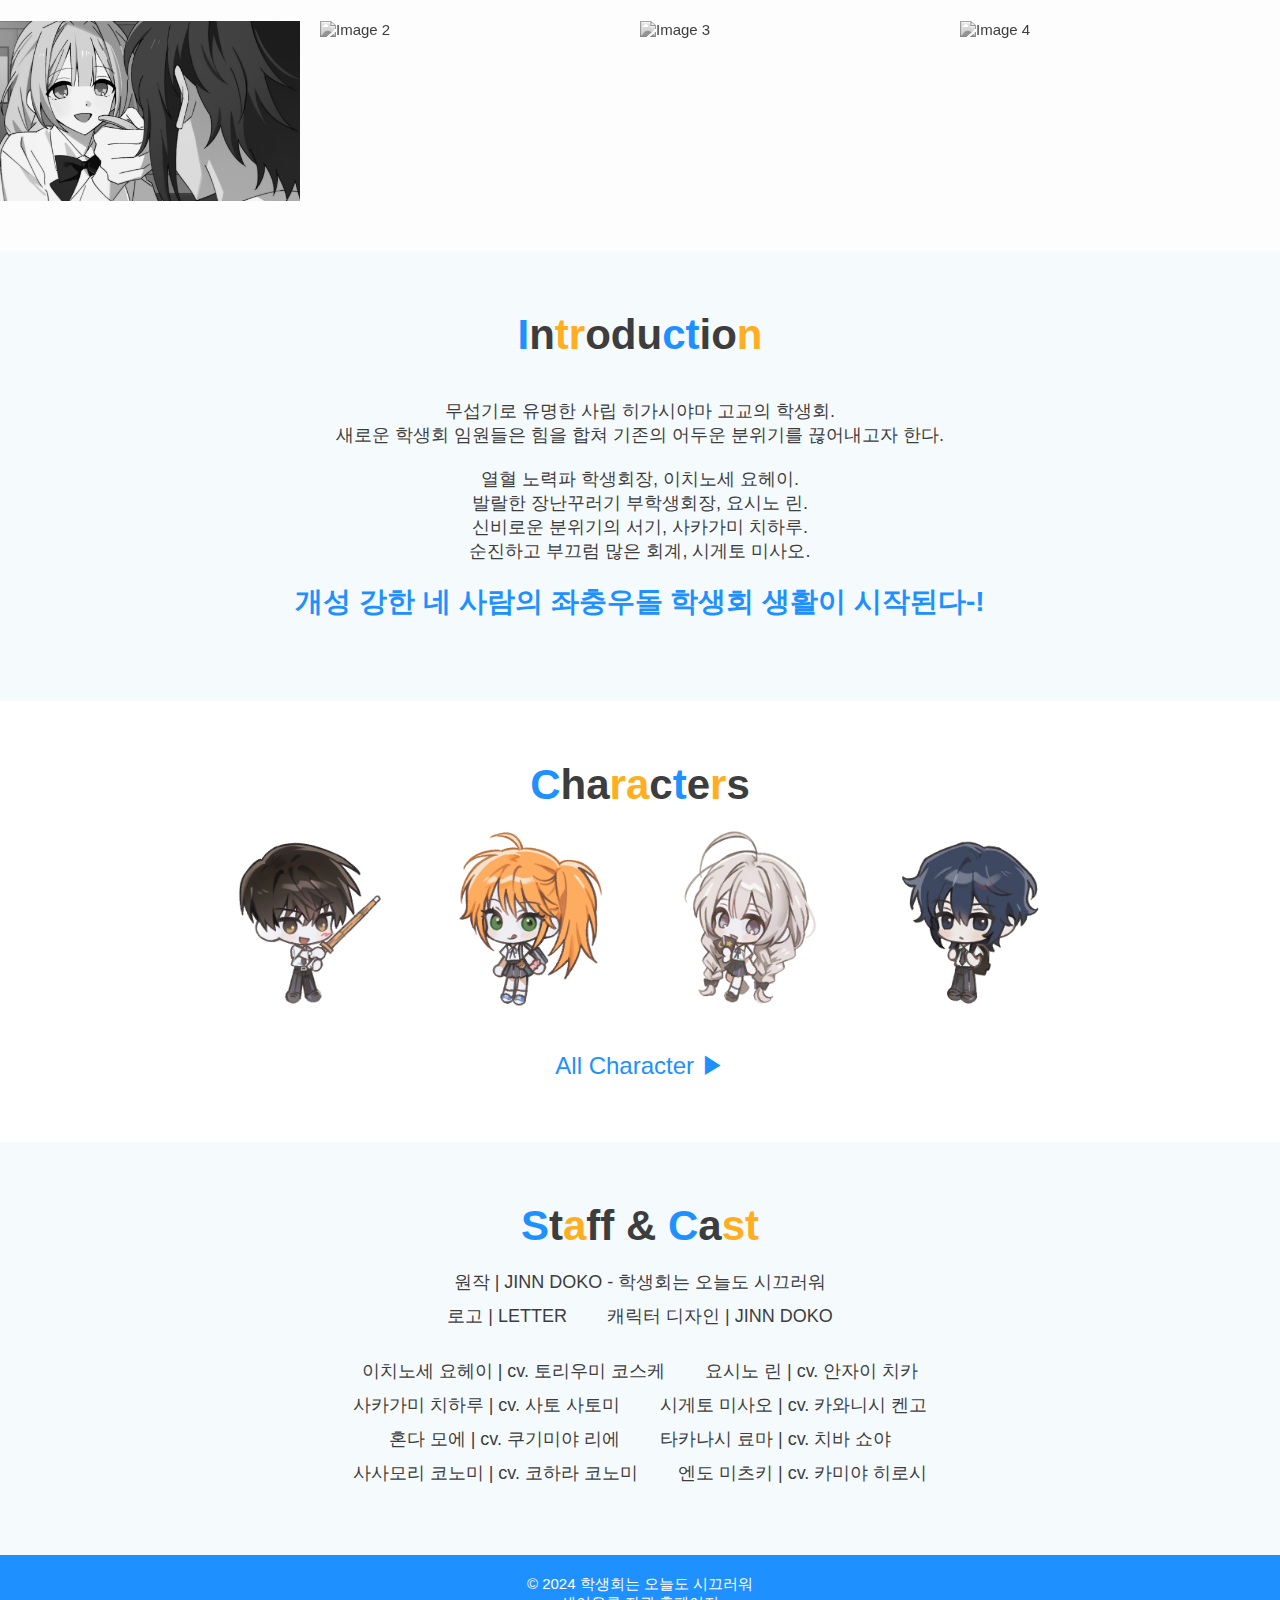
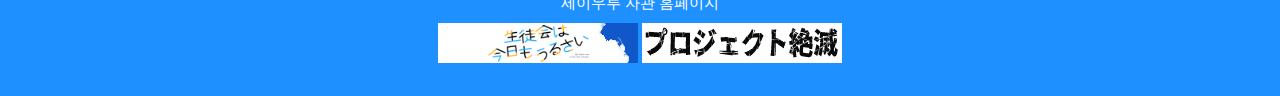
==== commit 0bc66e53: "/" ====
--- a/index.html
+++ b/index.html
@@ -38,12 +38,12 @@
     <div class="news-container">
       <article class="news-item">
         <h3>INFORMATION</h3>|
-        <span>2024.09.21</span>
+        <span>2024.09.30</span>
         <p>TV 애니메이션 '학생회는 오늘도 시끄러워' 2124년 4분기 방송 개시!</p>
       </article>
       <article class="news-item">
         <h3>INFORMATION</h3>|
-        <span>2024.09.23</span>
+        <span>2024.10.12</span>
         <p>메인 비주얼 및 홈페이지 공개 안내</p>
       </article>
     </div>
--- a/css/main.css
+++ b/css/main.css
@@ -13,6 +13,7 @@
     display: flex;
     justify-content: space-between;
     align-items: center;
+    z-index: 1000;
   }
   
   .logo img {
@@ -42,6 +43,10 @@
   
   /* 메인 비주얼 */
   .main-visual {
+    background-image: url(../image/back2.png);
+    background-position: center;
+    background-repeat: no-repeat;
+    background-size: cover;
     background-color: #f5fafd;
     height: 1200px;
     display: flex;
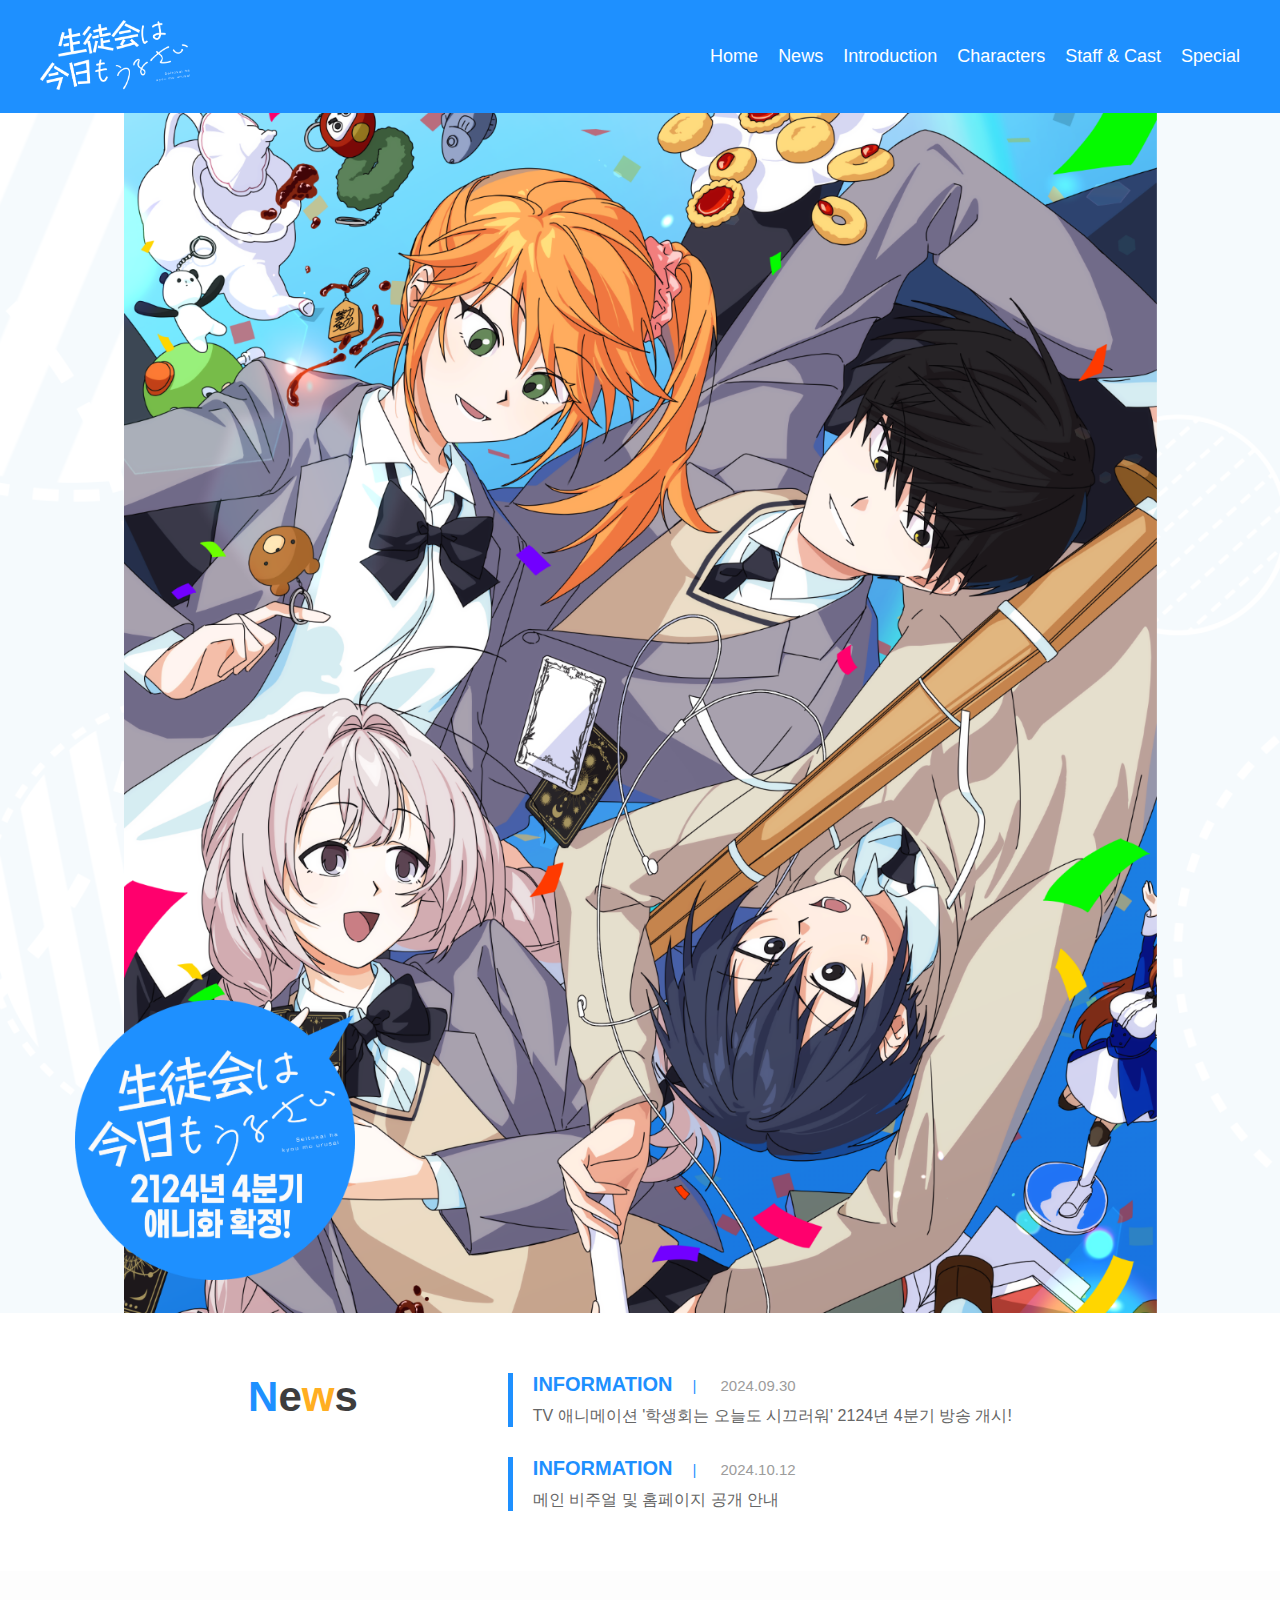
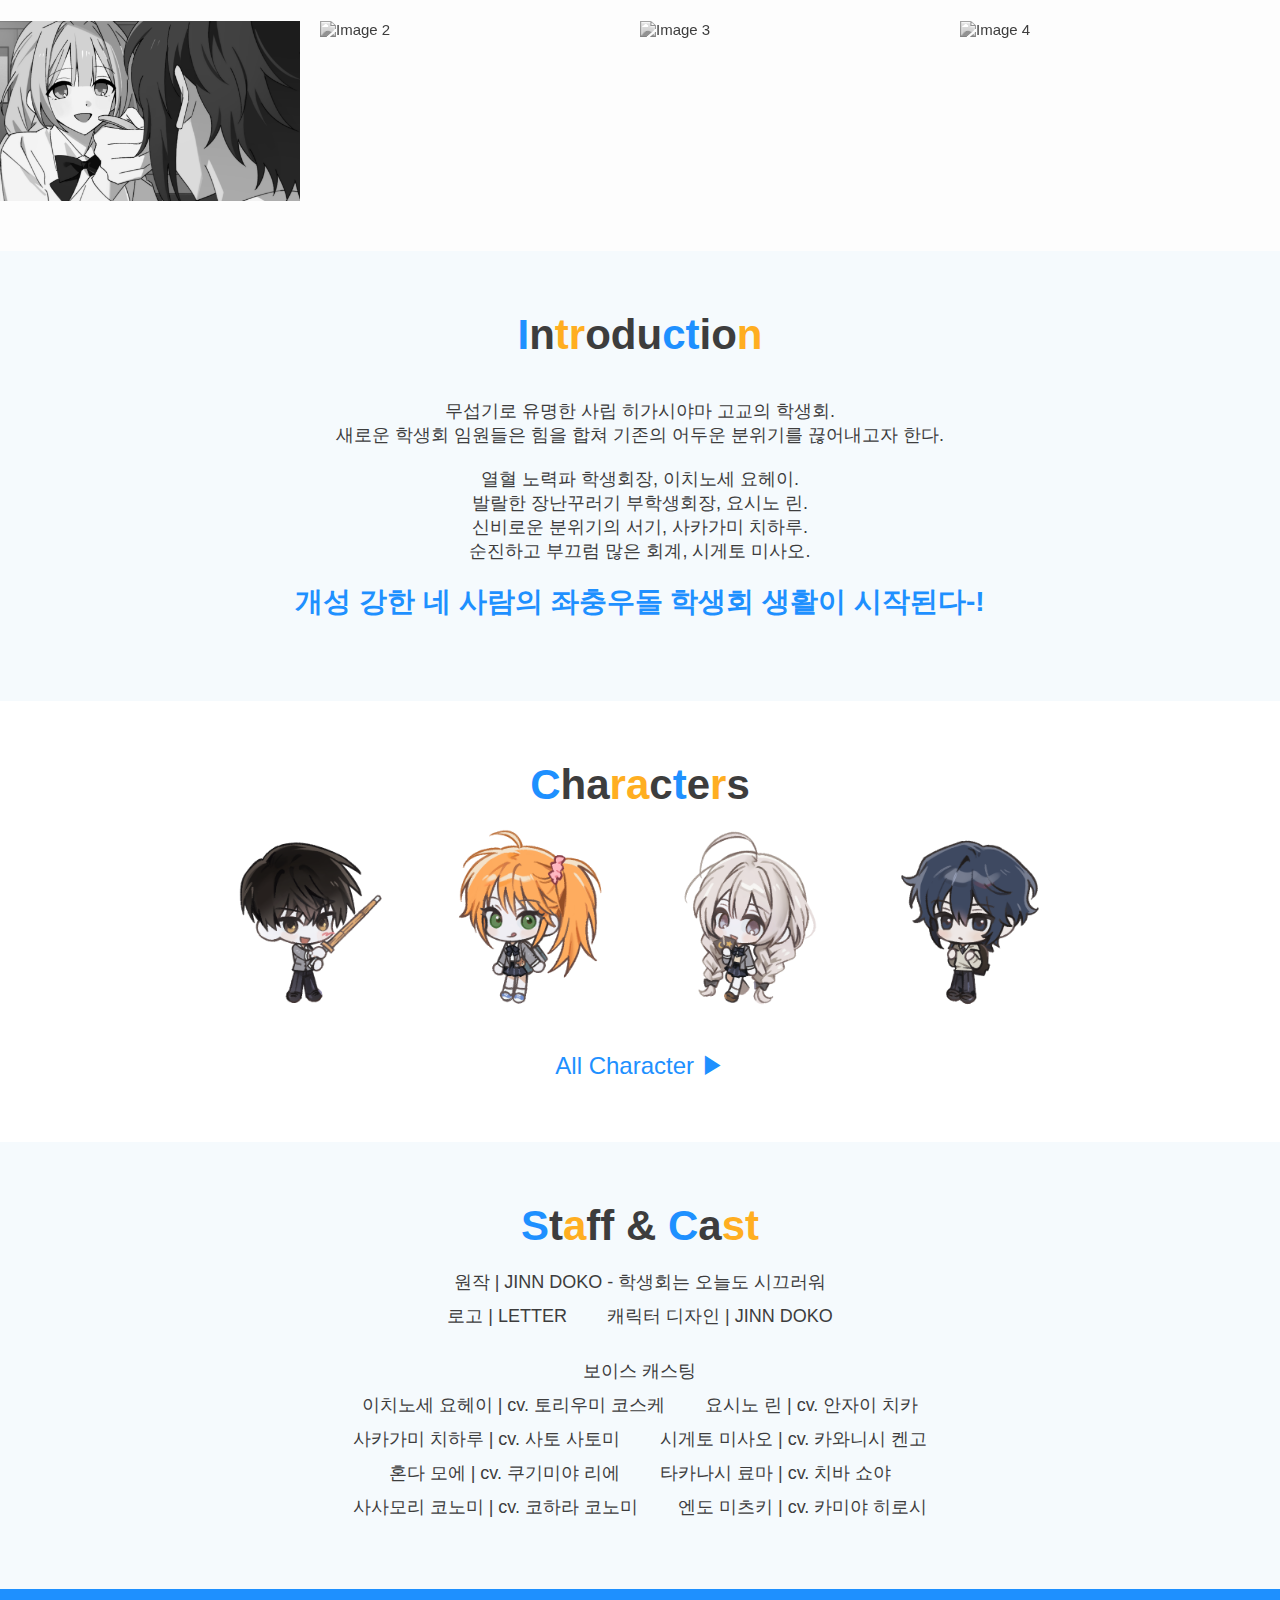
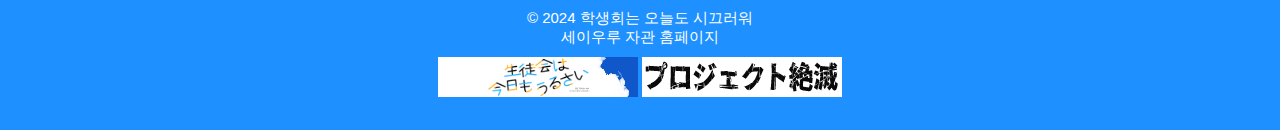
==== commit 10d76136: "." ====
--- a/index.html
+++ b/index.html
@@ -130,6 +130,7 @@
       <li>로고 | LETTER&nbsp;&nbsp;&nbsp;&nbsp;&nbsp;&nbsp;&nbsp;&nbsp;캐릭터 디자인 | JINN DOKO</li><br>
       <li class="cv">
         <ul>
+          <li>보이스 캐스팅</li>
           <li>이치노세 요헤이 | cv. 토리우미 코스케&nbsp;&nbsp;&nbsp;&nbsp;&nbsp;&nbsp;&nbsp;&nbsp;요시노 린 | cv. 안자이 치카</li>
           <li>사카가미 치하루 | cv. 사토 사토미&nbsp;&nbsp;&nbsp;&nbsp;&nbsp;&nbsp;&nbsp;&nbsp;시게토 미사오 | cv. 카와니시 켄고</li>
           <li>혼다 모에 | cv. 쿠기미야 리에&nbsp;&nbsp;&nbsp;&nbsp;&nbsp;&nbsp;&nbsp;&nbsp;타카나시 료마 | cv. 치바 쇼야</li>
